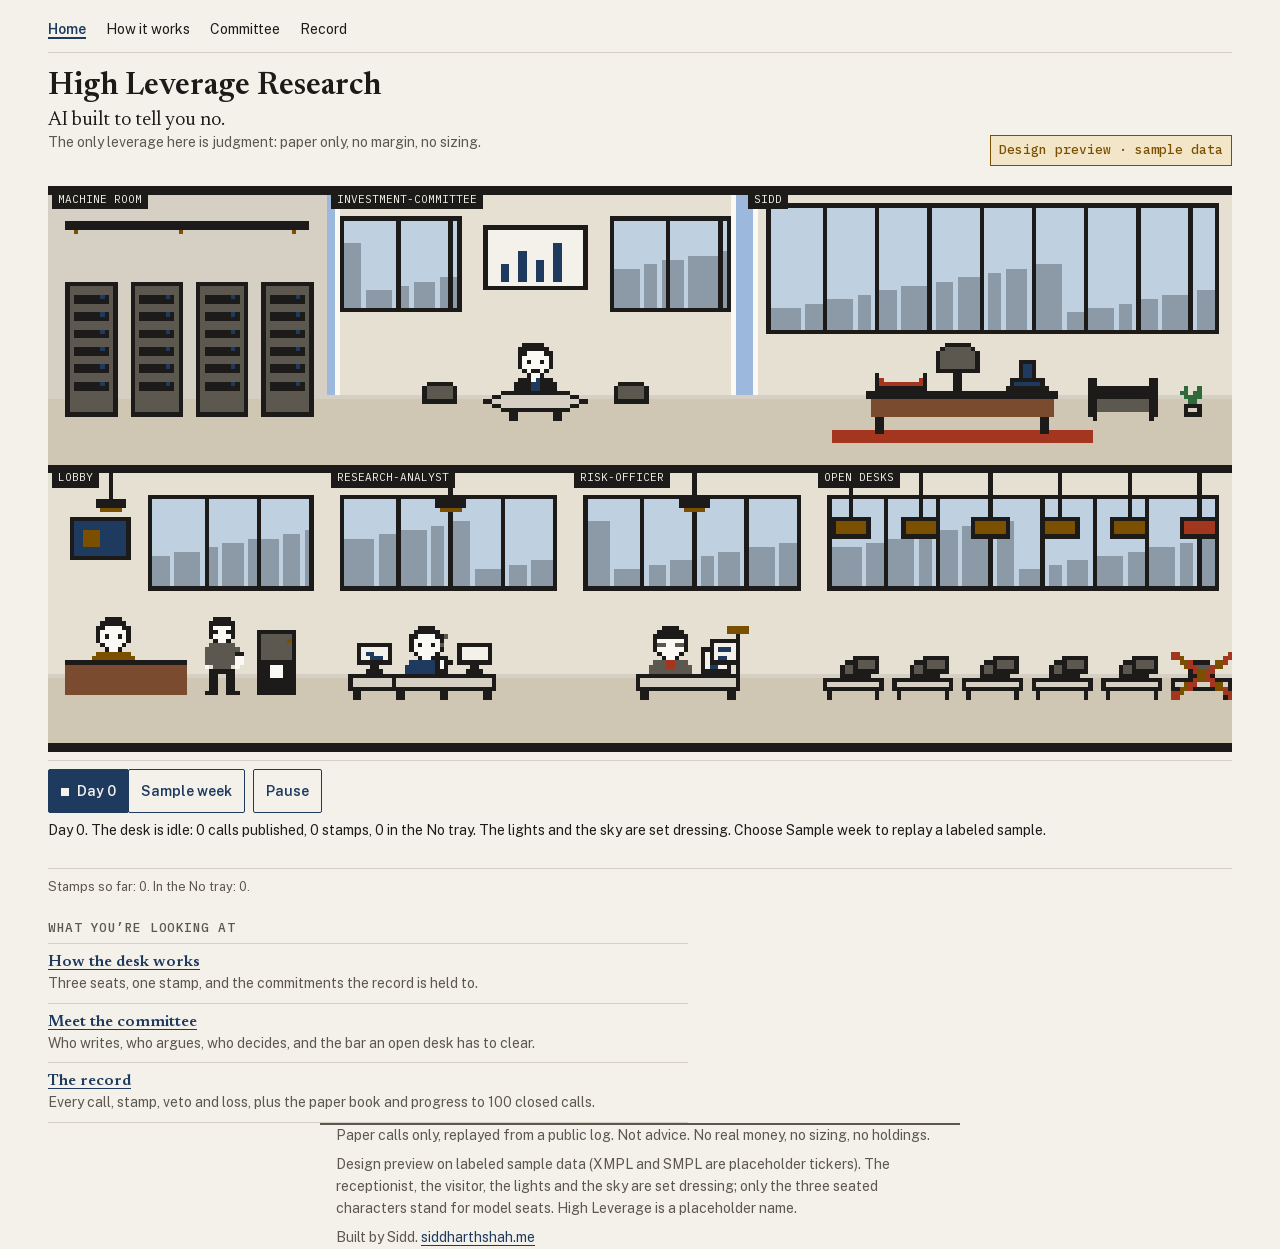
==== index.html @ baf2b94f "feat(site): publish the High Leverage Research design preview Static preview of the desk's office, e" ====
<!doctype html>
<html lang="en" data-state="day0">
<head>
<meta charset="utf-8">
<meta name="viewport" content="width=device-width,initial-scale=1">
<meta name="color-scheme" content="light dark">
<title>High Leverage Research · design preview</title>
<meta name="description" content="Design preview of an AI equity-research desk built to tell you no, drawn as a pixel office. Sample data only.">
<link rel="stylesheet" href="assets/fonts.css">
<link rel="stylesheet" href="assets/tokens.css">
<link rel="stylesheet" href="assets/site.css">
</head>
<body class="home">
<a class="skip" href="#scene">Skip to the office</a>
<div class="wide">
  <nav class="top nav" aria-label="Site">
    <ul>
      <li><a href="index.html" aria-current="page">Home</a></li>
      <li><a href="desk.html">How it works</a></li>
      <li><a href="committee.html">Committee</a></li>
      <li><a href="record.html">Record</a></li>
    </ul>
  </nav>
  <header class="hd hd-row">
    <div>
      <h1>High Leverage Research</h1>
      <p class="tagline">AI built to tell you no.</p>
      <p class="lev">The only leverage here is judgment: paper only, no margin, no sizing.</p>
    </div>
    <span class="preview">Design preview · sample data</span>
  </header>
</div>

<main id="main" class="wide">
  <h2 class="sr">The office</h2>
  <div class="scene" id="scene">
    <div class="art"></div>
    <div class="hot" role="group" aria-label="Rooms in the office. Each one opens a card that explains it."></div>
    <div class="icard" id="card" role="region" aria-label="Room details" hidden>
      <h3></h3>
      <p></p>
      <div class="icard-ft"><a href="#"></a><button type="button" class="x">Close</button></div>
    </div>
  </div>

  <div class="ctlbar">
    <div class="ctlrow">
      <div class="tog" role="group" aria-label="Show the office as">
        <button type="button" data-set="day0" aria-pressed="true">Day 0</button>
        <button type="button" data-set="sample" aria-pressed="false">Sample week</button>
      </div>
      <button type="button" class="btn" id="pp">Pause</button>
      <button type="button" class="btn" id="nx" hidden>Next step</button>
    </div>
    <p id="narr" aria-live="polite" aria-atomic="true"></p>
  </div>
  <p id="tally" class="xs muted"></p>
  <p id="rmnote" class="xs muted" hidden>Reduced motion is on, so nothing moves by itself. Use Next step, or read the week as a list.</p>
  <details class="list" id="stepsbox" hidden><summary>Read the week as a list</summary><ol class="steps" id="steps"></ol></details>

  <section class="blk more-wrap" aria-labelledby="h-m">
    <h2 id="h-m" class="kicker">What you&rsquo;re looking at</h2>
    <ul class="more">
      <li><a href="desk.html"><b>How the desk works</b><span>Three seats, one stamp, and the commitments the record is held to.</span></a></li>
      <li><a href="committee.html"><b>Meet the committee</b><span>Who writes, who argues, who decides, and the bar an open desk has to clear.</span></a></li>
      <li><a href="record.html"><b>The record</b><span>Every call, stamp, veto and loss, plus the paper book and progress to 100 closed calls.</span></a></li>
    </ul>
  </section>
</main>

<footer class="wrap">
  <p>Paper calls only, replayed from a public log. Not advice. No real money, no sizing, no holdings.</p>
  <p>Design preview on labeled sample data (XMPL and SMPL are placeholder tickers). The receptionist, the visitor, the lights and the sky are set dressing; only the three seated characters stand for model seats. High Leverage is a placeholder name.</p>
  <p>Built by Sidd. <a href="https://siddharthshah.me">siddharthshah.me</a></p>
</footer>
<script src="assets/sample.js"></script>
<script src="assets/px.js"></script>
<script src="assets/office.js"></script>
</body>
</html>
---- assets/fonts.css ----
/* Self-hosted Google Fonts (SIL Open Font License 1.1), latin subset. */
@font-face {
  font-family: 'IBM Plex Mono';
  font-style: normal;
  font-weight: 400;
  font-display: swap;
  src: url(fonts/ibm-plex-mono-400.woff2) format('woff2');
  unicode-range: U+0000-00FF, U+0131, U+0152-0153, U+02BB-02BC, U+02C6, U+02DA, U+02DC, U+0304, U+0308, U+0329, U+2000-206F, U+20AC, U+2122, U+2191, U+2193, U+2212, U+2215, U+FEFF, U+FFFD;
}
@font-face {
  font-family: 'IBM Plex Mono';
  font-style: normal;
  font-weight: 500;
  font-display: swap;
  src: url(fonts/ibm-plex-mono-500.woff2) format('woff2');
  unicode-range: U+0000-00FF, U+0131, U+0152-0153, U+02BB-02BC, U+02C6, U+02DA, U+02DC, U+0304, U+0308, U+0329, U+2000-206F, U+20AC, U+2122, U+2191, U+2193, U+2212, U+2215, U+FEFF, U+FFFD;
}
@font-face {
  font-family: 'IBM Plex Mono';
  font-style: normal;
  font-weight: 600;
  font-display: swap;
  src: url(fonts/ibm-plex-mono-600.woff2) format('woff2');
  unicode-range: U+0000-00FF, U+0131, U+0152-0153, U+02BB-02BC, U+02C6, U+02DA, U+02DC, U+0304, U+0308, U+0329, U+2000-206F, U+20AC, U+2122, U+2191, U+2193, U+2212, U+2215, U+FEFF, U+FFFD;
}
@font-face {
  font-family: 'Newsreader';
  font-style: normal;
  font-weight: 400;
  font-display: swap;
  src: url(fonts/newsreader.woff2) format('woff2');
  unicode-range: U+0000-00FF, U+0131, U+0152-0153, U+02BB-02BC, U+02C6, U+02DA, U+02DC, U+0304, U+0308, U+0329, U+2000-206F, U+20AC, U+2122, U+2191, U+2193, U+2212, U+2215, U+FEFF, U+FFFD;
}
@font-face {
  font-family: 'Newsreader';
  font-style: normal;
  font-weight: 600;
  font-display: swap;
  src: url(fonts/newsreader.woff2) format('woff2');
  unicode-range: U+0000-00FF, U+0131, U+0152-0153, U+02BB-02BC, U+02C6, U+02DA, U+02DC, U+0304, U+0308, U+0329, U+2000-206F, U+20AC, U+2122, U+2191, U+2193, U+2212, U+2215, U+FEFF, U+FFFD;
}
@font-face {
  font-family: 'Public Sans';
  font-style: normal;
  font-weight: 400;
  font-display: swap;
  src: url(fonts/public-sans.woff2) format('woff2');
  unicode-range: U+0000-00FF, U+0131, U+0152-0153, U+02BB-02BC, U+02C6, U+02DA, U+02DC, U+0304, U+0308, U+0329, U+2000-206F, U+20AC, U+2122, U+2191, U+2193, U+2212, U+2215, U+FEFF, U+FFFD;
}
@font-face {
  font-family: 'Public Sans';
  font-style: normal;
  font-weight: 600;
  font-display: swap;
  src: url(fonts/public-sans.woff2) format('woff2');
  unicode-range: U+0000-00FF, U+0131, U+0152-0153, U+02BB-02BC, U+02C6, U+02DA, U+02DC, U+0304, U+0308, U+0329, U+2000-206F, U+20AC, U+2122, U+2191, U+2193, U+2212, U+2215, U+FEFF, U+FFFD;
}
@font-face {
  font-family: 'Silkscreen';
  font-style: normal;
  font-weight: 400;
  font-display: swap;
  src: url(fonts/silkscreen-400.woff2) format('woff2');
  unicode-range: U+0000-00FF, U+0131, U+0152-0153, U+02BB-02BC, U+02C6, U+02DA, U+02DC, U+0304, U+0308, U+0329, U+2000-206F, U+20AC, U+2122, U+2191, U+2193, U+2212, U+2215, U+FEFF, U+FFFD;
}
---- assets/tokens.css ----
/* High Leverage Research: design tokens (D15). Editorial ledger + one 8-bit layer.
   Contrast ratios computed 2026-11-13 (WCAG relative luminance), text vs bg / surface. */
:root{
  /* type: Newsreader (display, editorial serif) / Public Sans (body) / IBM Plex Mono (ledger numbers, nameplates) / Silkscreen (pixel stamp + plates only) */
  --font-display:"Newsreader",Georgia,"Times New Roman",serif;
  --font-body:"Public Sans",-apple-system,BlinkMacSystemFont,"Segoe UI",sans-serif;
  --font-mono:"IBM Plex Mono",ui-monospace,Menlo,monospace;
  --font-pixel:"Silkscreen","IBM Plex Mono",monospace;
  /* scale 1.25, base 16px */
  --fs-xs:.8rem;--fs-sm:.875rem;--fs-base:1rem;--fs-lg:1.25rem;--fs-xl:1.563rem;--fs-2xl:1.953rem;
  --lh-body:1.55;--lh-tight:1.15;
  /* space: 4px base */
  --s1:4px;--s2:8px;--s3:12px;--s4:16px;--s5:24px;--s6:32px;--s7:48px;
  --radius:2px;          /* ledger paper, nearly square; pixels stay square */
  --touch:44px;
  /* light (paper) */
  --bg:#F4F1EA; --surface:#FBF9F4; --line:#D6D0C4;
  --text:#1C1B19;   /* 15.26 / 16.36 */
  --muted:#5C574F;  /* 6.35 / 6.81  also station outlines (non-text >=3:1) */
  --ink:#1F3A5F;    /* 10.18 / 10.91  approve stamp, links, focus ring */
  --win:#2F6B3A;    /* 5.67 / 6.08 */
  --loss:#A3361F;   /* 6.00 / 6.43  also the No tray */
  --warn:#7A4F00; --warn-bg:#F3E6C8; /* 5.76  "design preview" label */
  /* motion */
  --dur-fast:120ms; --dur-base:200ms; --dur-step:1600ms; /* replay step */
  --ease-out:cubic-bezier(.2,.7,.2,1); --ease-stamp:cubic-bezier(.3,1.6,.5,1);
  --idle-loop:2400ms; /* the one loop: both sprites share a 2-frame breath, steps(2) */
}
@media (prefers-color-scheme:dark){:root{
  --bg:#141413; --surface:#1D1C1A; --line:#3A3833;
  --text:#ECE8DF;   /* 15.08 / 13.93 */
  --muted:#A39E93;  /* 6.91 / 6.38 */
  --ink:#9DB8DD;    /* 9.07 / 8.38 */
  --win:#8FC79B;    /* 9.49 / 8.77 */
  --loss:#EE9A84;   /* 8.42 / 7.78 */
  --warn:#E9C46A; --warn-bg:#3A2E12; /* 7.96 */
}}
@media (prefers-reduced-motion:reduce){:root{--dur-fast:0ms;--dur-base:0ms;--idle-loop:0ms}}
/* Rules: no gradients, no glass, no shadows except a 1px ink focus ring; wins and losses share size and weight;
   the Silkscreen face appears only on the approve stamp, the No tray and desk nameplates. */
.lev{margin:0 0 var(--s3);color:var(--muted);font:400 var(--fs-sm)/var(--lh-body) var(--font-body)}
---- assets/site.css ----
/* High Leverage Research design preview. Tokens in tokens.css (contrast computed there).
   No gradients, glass or shadows. The 1px-plus ink focus ring is the only outline effect. */
*{box-sizing:border-box}
[hidden]{display:none!important}
html{-webkit-text-size-adjust:100%;color-scheme:light dark}
body{margin:0;background:var(--bg);color:var(--text);font:var(--fs-base)/var(--lh-body) var(--font-body)}
a{color:var(--ink);text-underline-offset:3px}
:focus-visible{outline:2px solid var(--ink);outline-offset:2px}
h1,h2,h3,h4,p{margin:0}
h1,h2,h3{font-family:var(--font-display);line-height:var(--lh-tight);font-weight:600}
h1{font-size:var(--fs-2xl)}
h2{font-size:var(--fs-xl)}
h3{font-size:var(--fs-base)}
code{font:var(--fs-xs) var(--font-mono)}
.sr{position:absolute;width:1px;height:1px;overflow:hidden;clip:rect(0 0 0 0);white-space:nowrap}
.skip{position:absolute;left:var(--s2);top:-200px;background:var(--surface);color:var(--ink);padding:var(--s3);border:2px solid var(--ink);z-index:3}
.skip:focus{top:var(--s2)}
.wrap{max-width:40rem;margin:0 auto;padding:0 var(--s4)}
.wide{max-width:76rem;margin:0 auto;padding:0 var(--s4)}
.muted{color:var(--muted)}
.small{font-size:var(--fs-sm)}
.xs{font-size:var(--fs-xs)}
.mono{font-family:var(--font-mono)}

/* top bar and nav */
.top{display:flex;align-items:center;justify-content:space-between;gap:var(--s3);flex-wrap:wrap;padding-top:var(--s2);border-bottom:1px solid var(--line)}
.brand{font:600 var(--fs-base)/1.2 var(--font-display)}
.brand a{color:var(--text);text-decoration:none;display:inline-flex;align-items:center;min-height:var(--touch)}
.nav ul{list-style:none;margin:0;padding:0;display:flex;gap:var(--s1)}
.nav a{display:inline-flex;align-items:center;min-height:var(--touch);padding:0 var(--s2);font-size:var(--fs-sm);color:var(--text);text-decoration:none}
.nav a:hover{text-decoration:underline}
.nav a[aria-current=page]{color:var(--ink);font-weight:600;text-decoration:underline;text-decoration-thickness:2px}
.nav li:first-child a{padding-left:0}

/* header block */
.hd{padding-top:var(--s4)}
.tagline{margin-top:var(--s1);font:400 var(--fs-lg)/var(--lh-tight) var(--font-display)}
.bar1{display:flex;flex-wrap:wrap;gap:var(--s2) var(--s3);align-items:center;margin-top:var(--s3)}
.preview{background:var(--warn-bg);color:var(--warn);border:1px solid var(--warn);font:500 var(--fs-xs)/1 var(--font-mono);padding:var(--s2)}
.tog{display:flex}
.tog button,.btn{min-height:var(--touch);min-width:var(--touch);padding:0 var(--s3);background:transparent;color:var(--ink);border:1px solid var(--ink);font:600 var(--fs-sm)/1 var(--font-body);cursor:pointer;border-radius:var(--radius)}
.tog button+button{margin-left:-1px}
.tog button[aria-pressed=true]{background:var(--ink);color:var(--bg)}
.tog button[aria-pressed=true]::before{content:"";display:inline-block;width:8px;height:8px;background:currentColor;margin-right:var(--s2)}
.btn:disabled{color:var(--muted);border-color:var(--muted);border-style:dashed;cursor:default}

/* section labels */
.kicker{font:500 var(--fs-xs)/var(--lh-tight) var(--font-mono);text-transform:uppercase;letter-spacing:.04em;color:var(--muted);margin-bottom:var(--s2)}
section.blk{margin-top:var(--s5)}

/* commitments */
.commit{margin:0;padding:0;list-style:none;counter-reset:c;font-size:var(--fs-sm);line-height:1.45}
.commit li{counter-increment:c;border-top:1px solid var(--line);padding:var(--s2) 0 var(--s2) var(--s5);position:relative}
.commit li:last-child{border-bottom:1px solid var(--line)}
.commit li::before{content:counter(c);position:absolute;left:0;top:var(--s2);font:500 var(--fs-xs)/1.6 var(--font-mono);color:var(--ink)}
.commit b{font-weight:600}

/* pixel art */
.px{display:block;shape-rendering:crispEdges;max-width:100%;height:auto}
.px .k{fill:var(--text)}.px .f{fill:var(--px-face,var(--surface))}.px .s{fill:var(--bg)}.px .p{fill:var(--line)}
.px .m{fill:var(--muted)}.px .b{fill:var(--ink)}.px .l{fill:var(--loss)}.px .w{fill:var(--win)}

.steps{margin:var(--s3) 0 0;padding-left:var(--s5);font-size:var(--fs-sm)}
.steps li{margin-bottom:var(--s2)}
.steps li[aria-current]{font-weight:600;color:var(--ink)}
details.list summary{min-height:var(--touch);display:flex;align-items:center;cursor:pointer;font-size:var(--fs-sm);color:var(--ink)}

/* progress */
.prog{margin:0;font:500 var(--fs-base)/1.3 var(--font-mono)}
.prog small{display:block;color:var(--muted);font:400 var(--fs-xs)/1.4 var(--font-body);margin-top:2px}
.meter{height:8px;margin:var(--s2) 0 0;border:1px solid var(--muted);background:var(--surface)}
.meter i{display:block;height:100%;background:var(--ink)}
.counts{display:flex;flex-wrap:wrap;gap:var(--s1) var(--s4);margin-top:var(--s2);font:400 var(--fs-sm)/1.4 var(--font-mono)}
.bookline{margin-top:var(--s2);font-size:var(--fs-sm)}


/* links block */
.more{list-style:none;margin:0;padding:0;border-top:1px solid var(--line)}
.more li{border-bottom:1px solid var(--line)}
.more a{display:flex;flex-direction:column;justify-content:center;min-height:56px;padding:var(--s2) 0;text-decoration:none}
.more a b{font:600 var(--fs-base)/1.3 var(--font-display);text-decoration:underline;text-underline-offset:3px}
.more a span{font-size:var(--fs-sm);color:var(--muted)}

/* prose pages */
.prose{margin-top:var(--s5)}
.prose h2{margin:var(--s6) 0 var(--s2)}
.prose p,.prose ul{margin:0 0 var(--s3);max-width:38rem}
.prose ul{padding-left:var(--s5)}
.prose li{margin-bottom:var(--s2)}
.lede{font:400 var(--fs-lg)/1.4 var(--font-display)}

/* seats (committee page) */
.seats{list-style:none;margin:0;padding:0}
.seat{display:grid;grid-template-columns:96px 1fr;gap:var(--s4);padding:var(--s4) 0;border-top:1px solid var(--line)}
.seat:last-child{border-bottom:1px solid var(--line)}
.seat dl{display:grid;grid-template-columns:auto 1fr;gap:var(--s1) var(--s3);margin:var(--s2) 0 0;font-size:var(--fs-sm)}
.seat dt{color:var(--muted)}
.seat dd{margin:0}

/* tables */
.tw{overflow-x:auto;margin-top:var(--s3)}
.tw:focus-visible{outline-offset:-2px}
table{width:100%;border-collapse:collapse;font-size:var(--fs-sm)}
caption{text-align:left;font:600 var(--fs-sm) var(--font-body);padding-bottom:var(--s2)}
th,td{text-align:left;padding:var(--s2) var(--s2) var(--s2) 0;border-bottom:1px solid var(--line);vertical-align:top}
thead th{border-bottom:2px solid var(--muted);font:600 var(--fs-xs)/1.3 var(--font-body)}
td.n,th.n{font-family:var(--font-mono);text-align:right}
td.mono,th.mono{font-family:var(--font-mono);font-size:var(--fs-xs)}
.id{min-height:var(--touch);min-width:var(--touch);padding:0 var(--s2);background:transparent;border:1px solid var(--ink);color:var(--ink);font:600 var(--fs-xs)/1 var(--font-mono);cursor:pointer;border-radius:var(--radius)}
.id[aria-expanded=true]{background:var(--ink);color:var(--bg)}
.sealed td{background:var(--surface);padding:var(--s3)}
.sealed dl{display:grid;grid-template-columns:auto 1fr;gap:2px var(--s3);margin:var(--s2) 0;font-size:var(--fs-sm)}
.sealed dt{color:var(--muted)}.sealed dd{margin:0;font:var(--fs-xs)/1.5 var(--font-mono);overflow-wrap:anywhere}
.res{font-weight:600}
.empty{color:var(--muted);font-size:var(--fs-sm)}

/* tick strip */
.ticks{display:grid;grid-template-columns:repeat(56,1fr);gap:1px;height:28px;align-items:end;margin-top:var(--s3)}
.ticks i{display:block;height:4px;border:1px solid var(--muted)}
.ticks i.a{height:12px;background:var(--muted)}
.ticks i.p{height:28px;background:var(--ink);border-color:var(--ink)}
.tl{display:flex;justify-content:space-between;font:var(--fs-xs) var(--font-mono);color:var(--muted);margin-top:var(--s1)}
.key{margin-top:var(--s2);font-size:var(--fs-xs);color:var(--muted);display:flex;flex-wrap:wrap;gap:var(--s1) var(--s3);align-items:center}
.key i{display:inline-block;width:10px;border:1px solid var(--muted);vertical-align:middle;margin-right:var(--s1)}
.key .k2{height:14px;background:var(--ink);border-color:var(--ink)}.key .k1{height:8px;background:var(--muted)}.key .k0{height:3px}

/* timeline (single rail, newest first) */
.weeks{list-style:none;margin:0;padding:0}
.wk{margin-top:var(--s5)}
.wk h3{font:600 var(--fs-sm)/1.3 var(--font-body);padding-bottom:var(--s2);border-bottom:2px solid var(--muted)}
.rail{list-style:none;margin:0;padding:0}
.rail li{display:grid;grid-template-columns:7.5rem 1fr;gap:var(--s3);padding:var(--s2) 0;border-bottom:1px solid var(--line);font-size:var(--fs-sm)}
.rail time{font:var(--fs-xs)/1.5 var(--font-mono);color:var(--muted)}
.rail code{display:inline-block;margin-right:var(--s2);color:var(--ink)}
.rail .who{font:var(--fs-xs)/1.4 var(--font-mono);color:var(--muted);margin-top:2px}
.rail .big{font-weight:600}
.rail .tag{display:inline-block;font:500 var(--fs-xs)/1.3 var(--font-mono);text-transform:uppercase;border:1px solid currentColor;padding:0 var(--s1);margin-right:var(--s2)}
.rail .t-call{color:var(--ink)}.rail .t-stamp{color:var(--ink)}.rail .t-drop{color:var(--loss)}.rail .t-win{color:var(--win)}.rail .t-loss{color:var(--loss)}
pre.jsonl{overflow-x:auto;font:var(--fs-xs)/1.5 var(--font-mono);background:var(--surface);border:1px solid var(--line);padding:var(--s3);margin:var(--s2) 0 0}

/* state switching */
:root[data-state=day0] .sw,:root[data-state=sample] .d0{display:none!important}

footer{margin-top:var(--s7);padding:var(--s4) 0 var(--s6);border-top:2px solid var(--muted);font-size:var(--fs-sm);color:var(--muted)}
footer p+p{margin-top:var(--s2)}

@media (prefers-reduced-motion:reduce){*{animation:none!important;transition:none!important}}
/* the path of one call (how-it-works page) */
.chain{list-style:none;margin:var(--s4) 0;padding:0;border-left:2px solid var(--ink)}
.chain li{display:grid;grid-template-columns:64px 1fr;gap:var(--s3);align-items:center;padding:var(--s2) 0 var(--s2) var(--s3);position:relative}
.chain li::before{content:"";position:absolute;left:-5px;top:50%;width:8px;height:8px;margin-top:-4px;background:var(--ink)}
.chain .px{width:56px;height:auto}
.chain b{display:block;font-weight:600;font-size:var(--fs-sm)}
.chain span span,.chain div span{display:block;font-size:var(--fs-sm);color:var(--muted);line-height:1.4}
td .sub{display:block;font-size:var(--fs-xs);color:var(--muted)}
td b{font-weight:600}
.id,th.mono{white-space:nowrap}
/* dark: lift sprite faces off the ground so characters read as people, not silhouettes */
@media (prefers-color-scheme:dark){:root{--px-face:#4A4740}}
[data-gap="2"]{margin-top:var(--s2)}[data-gap="3"]{margin-top:var(--s3)}[data-gap="5"]{margin-top:var(--s5)}
.seat-solo{border-bottom:1px solid var(--line)}
.meter i.w0{width:0}.meter i.w3{width:3%}#meter{width:0}
.btn:hover:not(:disabled),.tog button:hover,.id:hover{background:var(--surface);text-decoration:underline}
.tog button[aria-pressed=true]:hover,.id[aria-expanded=true]:hover{background:var(--ink)}
details.list summary:hover{text-decoration:underline}

/* ---------- the office scene (homepage) ---------- */
:root{--wall:#E6E0D3;--wall2:#D6D0C4;--flr:#CFC6B3;--sky:#BFD0E0;--sky-night:#1F3A5F;--city:#8C9AA8;--wood:#7A4B2E;--glass:#9DB8DD}
@media (prefers-color-scheme:dark){:root{--wall:#23211E;--wall2:#1A1917;--flr:#2E2B27;--sky:#3A4A5E;--sky-night:#0F1724;--city:#56626F;--wood:#8A5A3B;--glass:#5F7FA8}}
.px .wall{fill:var(--wall)}.px .wall2{fill:var(--wall2)}.px .flr{fill:var(--flr)}.px .sky{fill:var(--sky)}.px .skyn{fill:var(--sky-night)}
.px .city{fill:var(--city)}.px .lit,.px .y{fill:var(--warn)}.px .o{fill:var(--wood)}.px .g{fill:var(--glass)}.px .gl{fill:var(--surface)}.px .scr{fill:var(--bg)}
.px .hl{fill:none;stroke:var(--ink);stroke-width:1;opacity:0}
.px .flash .hl{opacity:1}.px .flash .blink{fill:var(--warn)}
.px .gone{display:none}
.hd-row{display:flex;flex-wrap:wrap;justify-content:space-between;align-items:flex-end;gap:var(--s2) var(--s4);padding-bottom:var(--s3)}
.scene{position:relative;margin-top:var(--s2)}
.scene .art .px{width:100%;height:auto}
.hot{position:absolute;inset:0}
.room{position:absolute;display:flex;flex-direction:column;align-items:flex-start;gap:2px;padding:4px;margin:0;background:transparent;border:0;border-radius:0;cursor:pointer;color:inherit;font:inherit;text-align:left}
.room:focus-visible{outline:3px solid var(--ink);outline-offset:-3px}
.room.on{outline:3px solid var(--ink);outline-offset:-3px}
.room:hover .plate{text-decoration:underline}
.plate{display:inline-block;padding:2px 6px;background:var(--text);color:var(--bg);font:400 11px/1.4 var(--font-pixel);text-transform:uppercase;max-width:100%;overflow-wrap:anywhere}
.nowtag{display:inline-block;padding:0 6px;background:var(--ink);color:var(--bg);font:500 11px/1.6 var(--font-mono);text-transform:uppercase}
.icard{position:absolute;z-index:4;width:min(22rem,100%);background:var(--surface);color:var(--text);border:2px solid var(--text);padding:var(--s3)}
.icard h3{font-size:var(--fs-base)}
.icard p{margin-top:var(--s1);font-size:var(--fs-sm);line-height:1.45}
.icard-ft{display:flex;justify-content:space-between;align-items:center;gap:var(--s2);margin-top:var(--s2)}
.icard-ft a{display:inline-flex;align-items:center;min-height:var(--touch);font-size:var(--fs-sm);font-weight:600}
.icard .x{min-height:var(--touch);min-width:var(--touch);padding:0 var(--s3);background:transparent;color:var(--ink);border:1px solid var(--ink);font:600 var(--fs-sm)/1 var(--font-body);cursor:pointer}
.ctlbar{background:var(--bg);border-top:1px solid var(--line);border-bottom:1px solid var(--line);padding:var(--s2) 0;margin-top:var(--s2)}
.ctlrow{display:flex;flex-wrap:wrap;gap:var(--s2);align-items:center}
#narr{margin-top:var(--s2);font-size:var(--fs-sm);line-height:1.4;min-height:2.8em}
#narr .when{display:block;font:500 var(--fs-xs)/1.5 var(--font-mono);color:var(--muted)}
#tally{margin-top:var(--s2)}
.more-wrap{max-width:40rem}
.steps{margin:var(--s3) 0 0;padding-left:var(--s5);font-size:var(--fs-sm)}
.steps li{margin-bottom:var(--s2)}
.steps li[aria-current]{font-weight:600;color:var(--ink)}
details.list summary{min-height:var(--touch);display:flex;align-items:center;cursor:pointer;font-size:var(--fs-sm);color:var(--ink)}
/* phone: the controls ride along the bottom while the building scrolls, so Pause is always in reach */
@media (max-width:37.49rem){
  .home h1{font-size:var(--fs-xl)}
  .home .tagline{font-size:var(--fs-base)}
  .ctlbar{position:sticky;bottom:0;z-index:5;padding-bottom:calc(var(--s2) + env(safe-area-inset-bottom,0px))}
  #narr{min-height:4.2em}
  .icard{width:100%}
}
/* motion: set dressing loops, staggered on one shared idle budget; replay cards move in pixel steps */
@keyframes idle{to{transform:translateY(1px)}}
@keyframes blink{50%{fill:var(--line)}}
@keyframes flick{50%{fill:var(--ink)}}
@keyframes steam{50%{transform:translateY(-2px)}}
@keyframes sip{0%,80%{transform:none}85%,95%{transform:translate(0,-5px)}}
@keyframes night{0%,49.9%{opacity:0}50%,100%{opacity:1}}
@keyframes press{50%{transform:translateY(3px)}}
@keyframes fall{0%{transform:translate(var(--fx),calc(var(--fy) - 14px))}100%{transform:translate(var(--fx),var(--fy))}}
.px .night{opacity:0}
@media (prefers-reduced-motion:no-preference){
  .px .idle{animation:idle var(--idle-loop) steps(2) infinite}
  .px .blink{animation:blink 1.8s steps(1) infinite}
  .px .flick rect{animation:flick 3.1s steps(1) infinite}
  .px .steam{animation:steam 1.4s steps(2) infinite}
  .px .sip{animation:sip 7s steps(1) infinite}
  .px .night{animation:night 60s linear infinite}
  .px .card{transition:transform var(--dur-step) steps(6)}
  .px .press.hit{animation:press 600ms steps(2) 1}
  :root.still .px .amb,:root.still .px .amb rect{animation-play-state:paused}
}
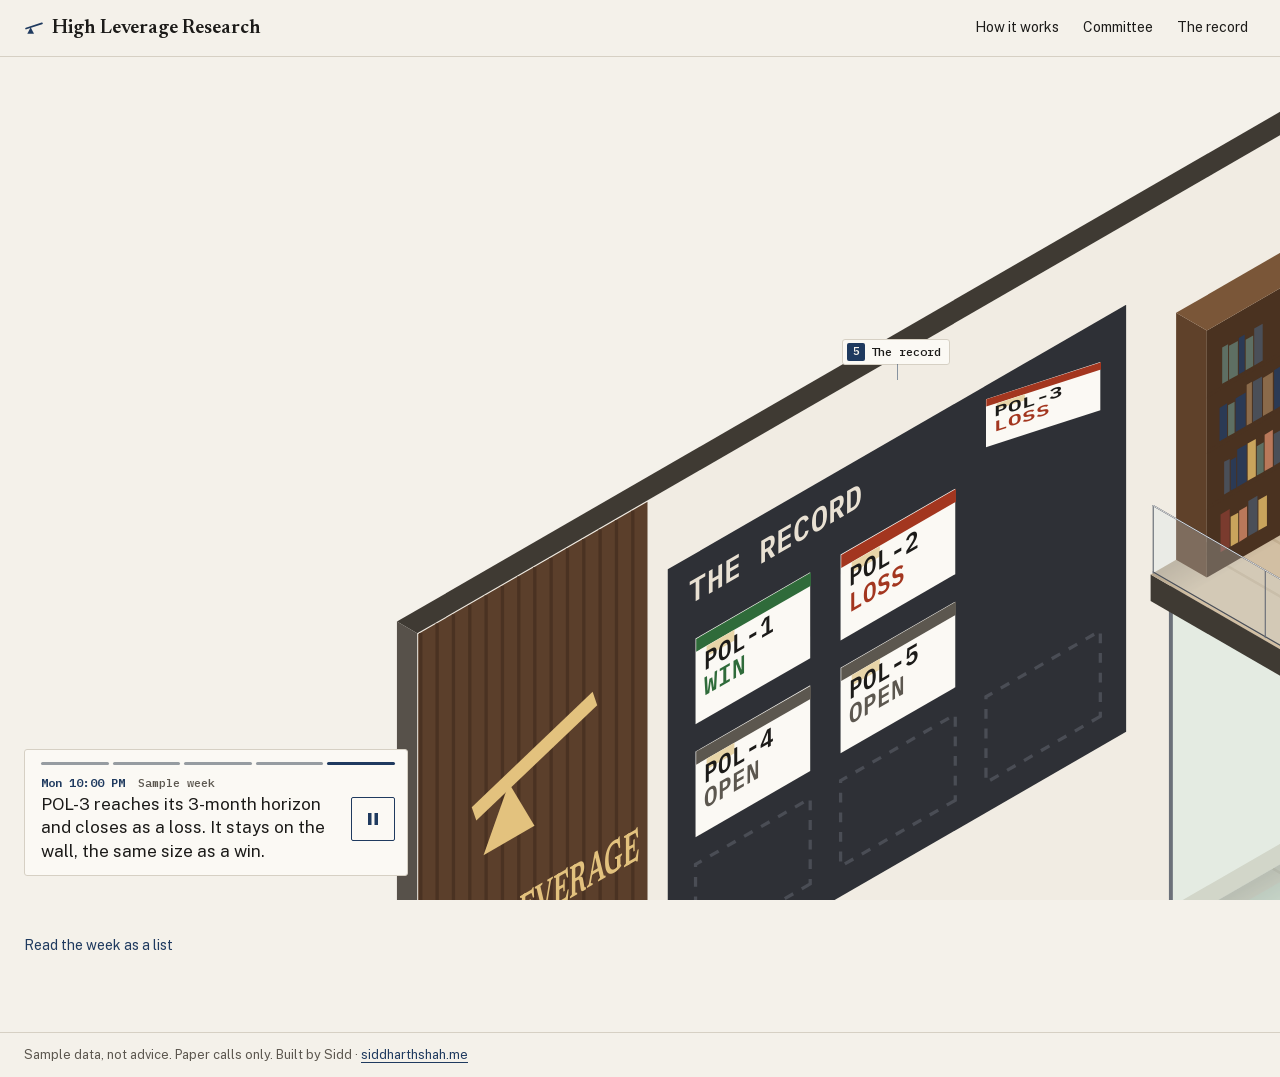
==== commit 63b1ea85: "feat(site): ship office v2, the two-floor AI investment committee Replaces the pixel office with the" ====
--- a/index.html
+++ b/index.html
@@ -1,80 +1,68 @@
 <!doctype html>
-<html lang="en" data-state="day0">
+<html lang="en">
 <head>
 <meta charset="utf-8">
 <meta name="viewport" content="width=device-width,initial-scale=1">
 <meta name="color-scheme" content="light dark">
-<title>High Leverage Research · design preview</title>
-<meta name="description" content="Design preview of an AI equity-research desk built to tell you no, drawn as a pixel office. Sample data only.">
+<title>High Leverage Research</title>
+<meta name="description" content="Inside an AI investment committee: three models draft and challenge each call, and nothing publishes until Sidd signs it. Paper money only, sample data, not advice.">
+<meta property="og:type" content="website">
+<meta property="og:title" content="High Leverage Research: inside an AI investment committee">
+<meta property="og:description" content="Three models draft and challenge each call. Nothing publishes until Sidd signs it. Paper money only, sample week, not advice.">
+<meta property="og:url" content="https://bigsidd.github.io/site-high-leverage/">
+<meta property="og:image" content="https://bigsidd.github.io/site-high-leverage/assets/og.png">
+<meta property="og:image:width" content="1200">
+<meta property="og:image:height" content="630">
+<meta property="og:image:alt" content="An isometric two-floor office. Sidd, the portfolio manager, stamps a call approved at his desk.">
+<meta name="twitter:card" content="summary_large_image">
+<link rel="icon" href="assets/favicon.svg" type="image/svg+xml">
 <link rel="stylesheet" href="assets/fonts.css">
 <link rel="stylesheet" href="assets/tokens.css">
 <link rel="stylesheet" href="assets/site.css">
+<link rel="stylesheet" href="assets/home.css">
 </head>
-<body class="home">
-<a class="skip" href="#scene">Skip to the office</a>
-<div class="wide">
-  <nav class="top nav" aria-label="Site">
+<body class="home2">
+<a class="skip" href="#office">Skip to the office</a>
+<header class="bar">
+  <h1 class="mark"><a href="index.html" aria-current="page"><svg class="lever" viewBox="0 0 24 24" width="20" height="20" aria-hidden="true"><path d="M2.5 12.6 21.5 6.4" stroke="currentColor" stroke-width="2.2" stroke-linecap="round" fill="none"/><path d="M8 11 4 19h8z" fill="currentColor"/></svg><span>High Leverage Research</span></a></h1>
+  <button type="button" class="menu" aria-expanded="false" aria-controls="sitenav">Menu</button>
+  <nav aria-label="Site" id="sitenav">
     <ul>
-      <li><a href="index.html" aria-current="page">Home</a></li>
       <li><a href="desk.html">How it works</a></li>
       <li><a href="committee.html">Committee</a></li>
-      <li><a href="record.html">Record</a></li>
+      <li><a href="record.html">The record</a></li>
     </ul>
   </nav>
-  <header class="hd hd-row">
-    <div>
-      <h1>High Leverage Research</h1>
-      <p class="tagline">AI built to tell you no.</p>
-      <p class="lev">The only leverage here is judgment: paper only, no margin, no sizing.</p>
+</header>
+
+<main id="main">
+  <section class="stage" id="office" aria-label="The office">
+    <div class="lede">
+      <p class="line">Inside an AI investment committee.</p>
+      <p class="sub">Three models draft and challenge each call. Nothing publishes until I sign it. Paper money only.</p>
+      <p class="pre">Design preview &middot; sample week &middot; the desk isn&rsquo;t running yet</p>
     </div>
-    <span class="preview">Design preview · sample data</span>
-  </header>
-</div>
-
-<main id="main" class="wide">
-  <h2 class="sr">The office</h2>
-  <div class="scene" id="scene">
-    <div class="art"></div>
-    <div class="hot" role="group" aria-label="Rooms in the office. Each one opens a card that explains it."></div>
-    <div class="icard" id="card" role="region" aria-label="Room details" hidden>
-      <h3></h3>
-      <p></p>
-      <div class="icard-ft"><a href="#"></a><button type="button" class="x">Close</button></div>
+    <div class="art" id="art"></div>
+    <ol class="tags" id="tags" aria-label="Stations, in the order a call moves"></ol>
+    <p class="legend">Blue: voting models &middot; Grey: the bench &middot; Sidd: the one person</p>
+    <div class="now" role="status">
+      <ol class="ticks" aria-hidden="true"><li></li><li></li><li></li><li></li><li></li></ol>
+      <p class="when">Nov 2&ndash;8 <span>Sample week</span></p>
+      <p class="what">A sample week on the desk.</p>
+      <button type="button" class="btn now-btn icon" id="pp" aria-pressed="false" aria-label="Pause"></button>
+      <button type="button" class="btn now-btn" id="nx" hidden>Next step</button>
     </div>
-  </div>
-
-  <div class="ctlbar">
-    <div class="ctlrow">
-      <div class="tog" role="group" aria-label="Show the office as">
-        <button type="button" data-set="day0" aria-pressed="true">Day 0</button>
-        <button type="button" data-set="sample" aria-pressed="false">Sample week</button>
-      </div>
-      <button type="button" class="btn" id="pp">Pause</button>
-      <button type="button" class="btn" id="nx" hidden>Next step</button>
-    </div>
-    <p id="narr" aria-live="polite" aria-atomic="true"></p>
-  </div>
-  <p id="tally" class="xs muted"></p>
-  <p id="rmnote" class="xs muted" hidden>Reduced motion is on, so nothing moves by itself. Use Next step, or read the week as a list.</p>
-  <details class="list" id="stepsbox" hidden><summary>Read the week as a list</summary><ol class="steps" id="steps"></ol></details>
-
-  <section class="blk more-wrap" aria-labelledby="h-m">
-    <h2 id="h-m" class="kicker">What you&rsquo;re looking at</h2>
-    <ul class="more">
-      <li><a href="desk.html"><b>How the desk works</b><span>Three seats, one stamp, and the commitments the record is held to.</span></a></li>
-      <li><a href="committee.html"><b>Meet the committee</b><span>Who writes, who argues, who decides, and the bar an open desk has to clear.</span></a></li>
-      <li><a href="record.html"><b>The record</b><span>Every call, stamp, veto and loss, plus the paper book and progress to 100 closed calls.</span></a></li>
-    </ul>
   </section>
 </main>
+<details class="list wk" id="stepsbox"><summary>Read the week as a list</summary><ol class="steps" id="steps"></ol></details>
 
-<footer class="wrap">
-  <p>Paper calls only, replayed from a public log. Not advice. No real money, no sizing, no holdings.</p>
-  <p>Design preview on labeled sample data (XMPL and SMPL are placeholder tickers). The receptionist, the visitor, the lights and the sky are set dressing; only the three seated characters stand for model seats. High Leverage is a placeholder name.</p>
-  <p>Built by Sidd. <a href="https://siddharthshah.me">siddharthshah.me</a></p>
+<footer class="foot">
+  <p>Sample data, not advice. Paper calls only. Built by Sidd &middot; <a href="https://siddharthshah.me">siddharthshah.me</a></p>
 </footer>
+<script src="assets/vendor/gsap-3.13.0.min.js"></script>
 <script src="assets/sample.js"></script>
-<script src="assets/px.js"></script>
-<script src="assets/office.js"></script>
+<script src="assets/floor.js"></script>
+<script src="assets/home.js"></script>
+<script src="assets/nav.js"></script>
 </body>
 </html>
--- a/assets/fonts.css
+++ b/assets/fonts.css
@@ -55,11 +55,3 @@
   src: url(fonts/public-sans.woff2) format('woff2');
   unicode-range: U+0000-00FF, U+0131, U+0152-0153, U+02BB-02BC, U+02C6, U+02DA, U+02DC, U+0304, U+0308, U+0329, U+2000-206F, U+20AC, U+2122, U+2191, U+2193, U+2212, U+2215, U+FEFF, U+FFFD;
 }
-@font-face {
-  font-family: 'Silkscreen';
-  font-style: normal;
-  font-weight: 400;
-  font-display: swap;
-  src: url(fonts/silkscreen-400.woff2) format('woff2');
-  unicode-range: U+0000-00FF, U+0131, U+0152-0153, U+02BB-02BC, U+02C6, U+02DA, U+02DC, U+0304, U+0308, U+0329, U+2000-206F, U+20AC, U+2122, U+2191, U+2193, U+2212, U+2215, U+FEFF, U+FFFD;
-}
--- a/assets/tokens.css
+++ b/assets/tokens.css
@@ -1,11 +1,10 @@
 /* High Leverage Research: design tokens (D15). Editorial ledger + one 8-bit layer.
    Contrast ratios computed 2026-11-13 (WCAG relative luminance), text vs bg / surface. */
 :root{
-  /* type: Newsreader (display, editorial serif) / Public Sans (body) / IBM Plex Mono (ledger numbers, nameplates) / Silkscreen (pixel stamp + plates only) */
+  /* type: Newsreader (display, editorial serif) / Public Sans (body) / IBM Plex Mono (ledger numbers, nameplates) */
   --font-display:"Newsreader",Georgia,"Times New Roman",serif;
   --font-body:"Public Sans",-apple-system,BlinkMacSystemFont,"Segoe UI",sans-serif;
   --font-mono:"IBM Plex Mono",ui-monospace,Menlo,monospace;
-  --font-pixel:"Silkscreen","IBM Plex Mono",monospace;
   /* scale 1.25, base 16px */
   --fs-xs:.8rem;--fs-sm:.875rem;--fs-base:1rem;--fs-lg:1.25rem;--fs-xl:1.563rem;--fs-2xl:1.953rem;
   --lh-body:1.55;--lh-tight:1.15;
@@ -37,5 +36,5 @@
 }}
 @media (prefers-reduced-motion:reduce){:root{--dur-fast:0ms;--dur-base:0ms;--idle-loop:0ms}}
 /* Rules: no gradients, no glass, no shadows except a 1px ink focus ring; wins and losses share size and weight;
-   the Silkscreen face appears only on the approve stamp, the No tray and desk nameplates. */
+   no pixel-art type. */
 .lev{margin:0 0 var(--s3);color:var(--muted);font:400 var(--fs-sm)/var(--lh-body) var(--font-body)}
--- a/assets/site.css
+++ b/assets/site.css
@@ -22,15 +22,28 @@
 .xs{font-size:var(--fs-xs)}
 .mono{font-family:var(--font-mono)}
 
-/* top bar and nav */
-.top{display:flex;align-items:center;justify-content:space-between;gap:var(--s3);flex-wrap:wrap;padding-top:var(--s2);border-bottom:1px solid var(--line)}
-.brand{font:600 var(--fs-base)/1.2 var(--font-display)}
-.brand a{color:var(--text);text-decoration:none;display:inline-flex;align-items:center;min-height:var(--touch)}
-.nav ul{list-style:none;margin:0;padding:0;display:flex;gap:var(--s1)}
-.nav a{display:inline-flex;align-items:center;min-height:var(--touch);padding:0 var(--s2);font-size:var(--fs-sm);color:var(--text);text-decoration:none}
-.nav a:hover{text-decoration:underline}
-.nav a[aria-current=page]{color:var(--ink);font-weight:600;text-decoration:underline;text-decoration-thickness:2px}
-.nav li:first-child a{padding-left:0}
+/* site header, shared by every page (same bar as the homepage) */
+.bar{display:flex;align-items:center;justify-content:space-between;gap:var(--s3);flex-wrap:wrap;padding:0 var(--s5);border-bottom:1px solid var(--line)}
+.mark{font:600 var(--fs-lg)/1 var(--font-display)}
+.mark a{display:inline-flex;align-items:center;gap:var(--s2);min-height:56px;color:var(--text);text-decoration:none}
+.lever{flex:none;display:block;color:var(--ink)}
+.bar ul{list-style:none;margin:0;padding:0;display:flex;gap:var(--s2)}
+.bar nav a{display:inline-flex;align-items:center;min-height:var(--touch);padding:0 var(--s2);font-size:var(--fs-sm);color:var(--text);text-decoration:none}
+.bar nav a:hover{text-decoration:underline}
+.menu{display:none}
+.bar nav a[aria-current=page]{color:var(--ink);font-weight:600;text-decoration:underline;text-decoration-thickness:2px}
+.foot{padding:var(--s3) var(--s5);border-top:1px solid var(--line);font-size:var(--fs-xs);color:var(--muted)}
+@media (max-width:640px){
+  .bar{padding:0 var(--s4);row-gap:0}
+  .mark{font-size:1.1rem}
+  .mark a{min-height:48px}
+  .bar{flex-wrap:wrap}
+  .menu{display:inline-flex;align-items:center;min-height:var(--touch);padding:0 var(--s3);background:transparent;color:var(--ink);border:1px solid var(--line);border-radius:var(--radius);font:600 var(--fs-sm)/1 var(--font-body)}
+  .bar nav{display:none;width:100%;padding-bottom:var(--s2)}
+  .bar.open nav{display:block}
+  .bar ul{gap:0;margin-left:calc(-1 * var(--s2))}
+  .foot{padding:var(--s3) var(--s4)}
+}
 
 /* header block */
 .hd{padding-top:var(--s4)}
@@ -55,11 +68,6 @@
 .commit li::before{content:counter(c);position:absolute;left:0;top:var(--s2);font:500 var(--fs-xs)/1.6 var(--font-mono);color:var(--ink)}
 .commit b{font-weight:600}
 
-/* pixel art */
-.px{display:block;shape-rendering:crispEdges;max-width:100%;height:auto}
-.px .k{fill:var(--text)}.px .f{fill:var(--px-face,var(--surface))}.px .s{fill:var(--bg)}.px .p{fill:var(--line)}
-.px .m{fill:var(--muted)}.px .b{fill:var(--ink)}.px .l{fill:var(--loss)}.px .w{fill:var(--win)}
-
 .steps{margin:var(--s3) 0 0;padding-left:var(--s5);font-size:var(--fs-sm)}
 .steps li{margin-bottom:var(--s2)}
 .steps li[aria-current]{font-weight:600;color:var(--ink)}
@@ -91,11 +99,15 @@
 
 /* seats (committee page) */
 .seats{list-style:none;margin:0;padding:0}
-.seat{display:grid;grid-template-columns:96px 1fr;gap:var(--s4);padding:var(--s4) 0;border-top:1px solid var(--line)}
+.seat{display:grid;grid-template-columns:32px 1fr;gap:var(--s4);padding:var(--s4) 0;border-top:1px solid var(--line)}
 .seat:last-child{border-bottom:1px solid var(--line)}
 .seat dl{display:grid;grid-template-columns:auto 1fr;gap:var(--s1) var(--s3);margin:var(--s2) 0 0;font-size:var(--fs-sm)}
 .seat dt{color:var(--muted)}
 .seat dd{margin:0}
+
+/* station numbers, matching the tags on the homepage floor */
+.stn{display:inline-grid;place-items:center;width:24px;height:24px;border-radius:2px;background:var(--ink);color:var(--bg);font:600 12px/1 var(--font-mono)}
+.stn.none{background:transparent;color:var(--muted);border:1px solid var(--line);width:auto;padding:0 6px;font-weight:500}
 
 /* tables */
 .tw{overflow-x:auto;margin-top:var(--s3)}
@@ -147,16 +159,13 @@
 @media (prefers-reduced-motion:reduce){*{animation:none!important;transition:none!important}}
 /* the path of one call (how-it-works page) */
 .chain{list-style:none;margin:var(--s4) 0;padding:0;border-left:2px solid var(--ink)}
-.chain li{display:grid;grid-template-columns:64px 1fr;gap:var(--s3);align-items:center;padding:var(--s2) 0 var(--s2) var(--s3);position:relative}
+.chain li{display:grid;grid-template-columns:56px 1fr;gap:var(--s3);align-items:center;padding:var(--s2) 0 var(--s2) var(--s3);position:relative}
 .chain li::before{content:"";position:absolute;left:-5px;top:50%;width:8px;height:8px;margin-top:-4px;background:var(--ink)}
-.chain .px{width:56px;height:auto}
 .chain b{display:block;font-weight:600;font-size:var(--fs-sm)}
 .chain span span,.chain div span{display:block;font-size:var(--fs-sm);color:var(--muted);line-height:1.4}
 td .sub{display:block;font-size:var(--fs-xs);color:var(--muted)}
 td b{font-weight:600}
 .id,th.mono{white-space:nowrap}
-/* dark: lift sprite faces off the ground so characters read as people, not silhouettes */
-@media (prefers-color-scheme:dark){:root{--px-face:#4A4740}}
 [data-gap="2"]{margin-top:var(--s2)}[data-gap="3"]{margin-top:var(--s3)}[data-gap="5"]{margin-top:var(--s5)}
 .seat-solo{border-bottom:1px solid var(--line)}
 .meter i.w0{width:0}.meter i.w3{width:3%}#meter{width:0}
@@ -164,66 +173,43 @@
 .tog button[aria-pressed=true]:hover,.id[aria-expanded=true]:hover{background:var(--ink)}
 details.list summary:hover{text-decoration:underline}
 
-/* ---------- the office scene (homepage) ---------- */
-:root{--wall:#E6E0D3;--wall2:#D6D0C4;--flr:#CFC6B3;--sky:#BFD0E0;--sky-night:#1F3A5F;--city:#8C9AA8;--wood:#7A4B2E;--glass:#9DB8DD}
-@media (prefers-color-scheme:dark){:root{--wall:#23211E;--wall2:#1A1917;--flr:#2E2B27;--sky:#3A4A5E;--sky-night:#0F1724;--city:#56626F;--wood:#8A5A3B;--glass:#5F7FA8}}
-.px .wall{fill:var(--wall)}.px .wall2{fill:var(--wall2)}.px .flr{fill:var(--flr)}.px .sky{fill:var(--sky)}.px .skyn{fill:var(--sky-night)}
-.px .city{fill:var(--city)}.px .lit,.px .y{fill:var(--warn)}.px .o{fill:var(--wood)}.px .g{fill:var(--glass)}.px .gl{fill:var(--surface)}.px .scr{fill:var(--bg)}
-.px .hl{fill:none;stroke:var(--ink);stroke-width:1;opacity:0}
-.px .flash .hl{opacity:1}.px .flash .blink{fill:var(--warn)}
-.px .gone{display:none}
-.hd-row{display:flex;flex-wrap:wrap;justify-content:space-between;align-items:flex-end;gap:var(--s2) var(--s4);padding-bottom:var(--s3)}
-.scene{position:relative;margin-top:var(--s2)}
-.scene .art .px{width:100%;height:auto}
-.hot{position:absolute;inset:0}
-.room{position:absolute;display:flex;flex-direction:column;align-items:flex-start;gap:2px;padding:4px;margin:0;background:transparent;border:0;border-radius:0;cursor:pointer;color:inherit;font:inherit;text-align:left}
-.room:focus-visible{outline:3px solid var(--ink);outline-offset:-3px}
-.room.on{outline:3px solid var(--ink);outline-offset:-3px}
-.room:hover .plate{text-decoration:underline}
-.plate{display:inline-block;padding:2px 6px;background:var(--text);color:var(--bg);font:400 11px/1.4 var(--font-pixel);text-transform:uppercase;max-width:100%;overflow-wrap:anywhere}
-.nowtag{display:inline-block;padding:0 6px;background:var(--ink);color:var(--bg);font:500 11px/1.6 var(--font-mono);text-transform:uppercase}
-.icard{position:absolute;z-index:4;width:min(22rem,100%);background:var(--surface);color:var(--text);border:2px solid var(--text);padding:var(--s3)}
-.icard h3{font-size:var(--fs-base)}
-.icard p{margin-top:var(--s1);font-size:var(--fs-sm);line-height:1.45}
-.icard-ft{display:flex;justify-content:space-between;align-items:center;gap:var(--s2);margin-top:var(--s2)}
-.icard-ft a{display:inline-flex;align-items:center;min-height:var(--touch);font-size:var(--fs-sm);font-weight:600}
-.icard .x{min-height:var(--touch);min-width:var(--touch);padding:0 var(--s3);background:transparent;color:var(--ink);border:1px solid var(--ink);font:600 var(--fs-sm)/1 var(--font-body);cursor:pointer}
-.ctlbar{background:var(--bg);border-top:1px solid var(--line);border-bottom:1px solid var(--line);padding:var(--s2) 0;margin-top:var(--s2)}
-.ctlrow{display:flex;flex-wrap:wrap;gap:var(--s2);align-items:center}
-#narr{margin-top:var(--s2);font-size:var(--fs-sm);line-height:1.4;min-height:2.8em}
-#narr .when{display:block;font:500 var(--fs-xs)/1.5 var(--font-mono);color:var(--muted)}
-#tally{margin-top:var(--s2)}
-.more-wrap{max-width:40rem}
-.steps{margin:var(--s3) 0 0;padding-left:var(--s5);font-size:var(--fs-sm)}
-.steps li{margin-bottom:var(--s2)}
-.steps li[aria-current]{font-weight:600;color:var(--ink)}
-details.list summary{min-height:var(--touch);display:flex;align-items:center;cursor:pointer;font-size:var(--fs-sm);color:var(--ink)}
-/* phone: the controls ride along the bottom while the building scrolls, so Pause is always in reach */
-@media (max-width:37.49rem){
-  .home h1{font-size:var(--fs-xl)}
-  .home .tagline{font-size:var(--fs-base)}
-  .ctlbar{position:sticky;bottom:0;z-index:5;padding-bottom:calc(var(--s2) + env(safe-area-inset-bottom,0px))}
-  #narr{min-height:4.2em}
-  .icard{width:100%}
+/* committee seat definition lists share one label column */
+.seat dl{grid-template-columns:6.5rem 1fr}
+.seat dt{overflow-wrap:anywhere}
+
+/* record timeline controls */
+.tlctl{display:flex;flex-wrap:wrap;gap:var(--s2) var(--s3);align-items:center;margin-top:var(--s3)}
+.tlctl .btn[aria-pressed=true],.tlctl .btn[aria-expanded=true]{background:var(--ink);color:var(--bg)}
+.tlctl .btn[aria-pressed=true]:hover,.tlctl .btn[aria-expanded=true]:hover{background:var(--ink)}
+.btn:focus-visible,.tog button:focus-visible,.id:focus-visible{outline:2px solid var(--ink);outline-offset:3px}
+
+/* vignette: a still crop of the homepage office at the top of each inner page */
+.vignette{width:100%;aspect-ratio:16/10;margin-top:var(--s4);border:1px solid var(--line);border-radius:4px;overflow:hidden;background:var(--surface);pointer-events:none;user-select:none}
+.vignette svg{display:block;width:100%;height:100%}
+.vignette svg *{animation:none!important;transition:none!important}
+@media (min-width:1100px){
+  main.has-vig{max-width:76rem;display:grid;grid-template-columns:minmax(0,1fr) 40%;column-gap:var(--s6);align-items:start}
+  main.has-vig>.col{grid-column:1;grid-row:1;min-width:0;max-width:40rem}
+  main.has-vig>.vignette{grid-column:2;grid-row:1;position:sticky;top:var(--s4);aspect-ratio:4/3;margin-top:var(--s5)}
 }
-/* motion: set dressing loops, staggered on one shared idle budget; replay cards move in pixel steps */
-@keyframes idle{to{transform:translateY(1px)}}
-@keyframes blink{50%{fill:var(--line)}}
-@keyframes flick{50%{fill:var(--ink)}}
-@keyframes steam{50%{transform:translateY(-2px)}}
-@keyframes sip{0%,80%{transform:none}85%,95%{transform:translate(0,-5px)}}
-@keyframes night{0%,49.9%{opacity:0}50%,100%{opacity:1}}
-@keyframes press{50%{transform:translateY(3px)}}
-@keyframes fall{0%{transform:translate(var(--fx),calc(var(--fy) - 14px))}100%{transform:translate(var(--fx),var(--fy))}}
-.px .night{opacity:0}
-@media (prefers-reduced-motion:no-preference){
-  .px .idle{animation:idle var(--idle-loop) steps(2) infinite}
-  .px .blink{animation:blink 1.8s steps(1) infinite}
-  .px .flick rect{animation:flick 3.1s steps(1) infinite}
-  .px .steam{animation:steam 1.4s steps(2) infinite}
-  .px .sip{animation:sip 7s steps(1) infinite}
-  .px .night{animation:night 60s linear infinite}
-  .px .card{transition:transform var(--dur-step) steps(6)}
-  .px .press.hit{animation:press 600ms steps(2) 1}
-  :root.still .px .amb,:root.still .px .amb rect{animation-play-state:paused}
+
+/* inner pages, v3: the path of one call with reads/writes/stops, and full seat cards */
+.prose h3{margin:var(--s5) 0 var(--s2);font-size:var(--fs-lg)}
+.prose .steps{margin:0 0 var(--s3);max-width:38rem;font-size:var(--fs-base)}
+.chain li{align-items:start}
+.chain li::before{top:calc(var(--s2) + 12px)}
+.chain .stn{margin-top:2px}
+.chain dl.rw{display:grid;grid-template-columns:4.5rem 1fr;gap:2px var(--s3);margin:var(--s2) 0 var(--s1);font-size:var(--fs-sm);line-height:1.45}
+.chain dl.rw dt{color:var(--muted);font:500 var(--fs-xs)/1.8 var(--font-mono)}
+.chain dl.rw dd{margin:0}
+.plate{display:inline-block;margin-top:var(--s1);padding:2px var(--s2);border:1px solid var(--ink);color:var(--ink);font:500 var(--fs-xs)/1.4 var(--font-mono)}
+.seat .job{margin-top:var(--s2);font:400 var(--fs-base)/1.4 var(--font-display)}
+.seat dd{line-height:1.45}
+.seat dt{line-height:1.45}
+th .sub{display:block;font:400 var(--fs-xs)/1.3 var(--font-body);color:var(--muted)}
+@media (max-width:480px){
+  .seat{grid-template-columns:24px 1fr;gap:var(--s3)}
+  .seat dl,.chain dl.rw{grid-template-columns:1fr;gap:0}
+  .seat dt,.chain dl.rw dt{margin-top:var(--s2)}
+  .chain li{gap:var(--s2)}
 }
--- a/assets/home.css
+++ b/assets/home.css
@@ -0,0 +1,58 @@
+/* Homepage (office v2). The office is the page: a top bar, one line, the floor. */
+body.home2{min-height:100vh;display:flex;flex-direction:column}
+
+main{flex:1;display:flex;min-height:calc(100vh - 57px)}
+.stage{position:relative;flex:1;min-height:560px;overflow:hidden}
+.art{position:absolute;inset:0}
+.art svg{display:block;width:100%;height:100%}
+
+.lede{position:absolute;left:0;top:0;z-index:2;max-width:calc(23rem + 4 * var(--s5));padding:var(--s5) calc(var(--s5) * 3) var(--s5) var(--s5);background:linear-gradient(90deg,var(--bg) 62%,transparent);pointer-events:none}
+.line{font:500 2.2rem/1.08 var(--font-display);color:var(--text)}
+.sub{margin-top:var(--s3);max-width:21rem;font:400 var(--fs-base)/1.45 var(--font-body);color:var(--muted)}
+.pre{margin-top:var(--s3);display:inline-block;font:500 11px/1.3 var(--font-mono);color:var(--warn);background:var(--warn-bg);border:1px solid var(--warn);padding:4px 8px}
+
+.tags{list-style:none;margin:0;padding:0;position:absolute;pointer-events:none;z-index:2}
+.tag{position:absolute;transform:translate(-50%,calc(-100% - 16px));display:flex;align-items:center;gap:6px;white-space:nowrap;
+  background:var(--surface);color:var(--text);border:1px solid var(--line);border-radius:3px;padding:3px 8px 3px 4px;font:500 12px/1.3 var(--font-mono)}
+.tag::after{content:"";position:absolute;left:var(--lx,50%);top:100%;width:1px;height:16px;background:var(--ink);opacity:.5}
+.tag.below{transform:translate(-50%,16px)}
+.tag.edge{transform:translate(-50%,-50%)}
+.tag.edge::after{display:none}
+.tag.edge[data-dir=l] span::before{content:"\2190\00a0"}
+.tag.edge[data-dir=r] span::after{content:"\00a0\2192"}
+.tag.below::after{top:auto;bottom:100%}
+.tag b{display:inline-grid;place-items:center;width:18px;height:18px;border-radius:2px;background:var(--ink);color:var(--bg);font:600 11px/1 var(--font-mono)}
+.tag{transition:opacity .2s,visibility 0s}
+.tag.dim{opacity:0;visibility:hidden;transition:opacity .2s,visibility 0s .2s}
+.wk{padding:0 var(--s5) var(--s4)}
+.tag.quiet{color:var(--muted);padding-left:8px}
+
+.now{position:absolute;left:var(--s5);bottom:var(--s5);z-index:2;width:24rem;display:grid;grid-template-columns:1fr auto;gap:2px var(--s3);align-items:center;
+  background:var(--surface);border:1px solid var(--line);border-radius:3px;padding:var(--s3) var(--s3) var(--s3) var(--s4)}
+.ticks{grid-row:1}
+.when{grid-row:2;grid-column:1;font:600 12px/1.3 var(--font-mono);color:var(--ink)}
+.when span{color:var(--muted);font-weight:500;margin-left:6px}
+.what{text-wrap:pretty;grid-row:3;grid-column:1;font-size:17px;line-height:1.38;display:-webkit-box;-webkit-line-clamp:3;-webkit-box-orient:vertical;overflow:hidden}
+.ticks{grid-column:1/-1;list-style:none;margin:0 0 var(--s2);padding:0;height:3px;line-height:0;font-size:0;display:grid;grid-template-columns:repeat(5,1fr);gap:4px}
+.ticks li{height:3px;border-radius:2px;background:var(--line)}
+.ticks li.on{background:var(--ink)}
+.ticks li.past{background:color-mix(in srgb,var(--ink) 35%,var(--line))}
+.now-btn.icon{width:var(--touch);height:var(--touch);padding:0;display:grid;place-items:center}
+.now-btn.icon svg{width:16px;height:16px}
+.legend{display:none}
+.now-btn{grid-column:2;grid-row:2/4}
+
+.foot{padding:var(--s3) var(--s5);border-top:1px solid var(--line);font-size:var(--fs-xs);color:var(--muted)}
+
+@media (max-width:640px){
+  .stage{display:flex;flex-direction:column}
+  .lede{position:relative;left:auto;top:auto;max-width:none;padding:var(--s3) var(--s4) 0}
+  .art{position:relative;inset:auto;flex:1;min-height:300px;margin-bottom:150px}
+  main{min-height:calc(100svh - 49px)}
+  .lede{order:0}.legend{order:1;display:block;position:relative;z-index:3;background:var(--bg);margin:0;padding:var(--s2) var(--s4);font:500 13px/1.45 var(--font-body);color:var(--muted)}.art{order:2}
+  .what{font-size:16px}
+  .line{font-size:1.9rem}
+  .stage{min-height:0}
+  .now{left:var(--s4);right:var(--s4);bottom:var(--s4);width:auto}
+  .foot{padding:var(--s3) var(--s4)}
+}
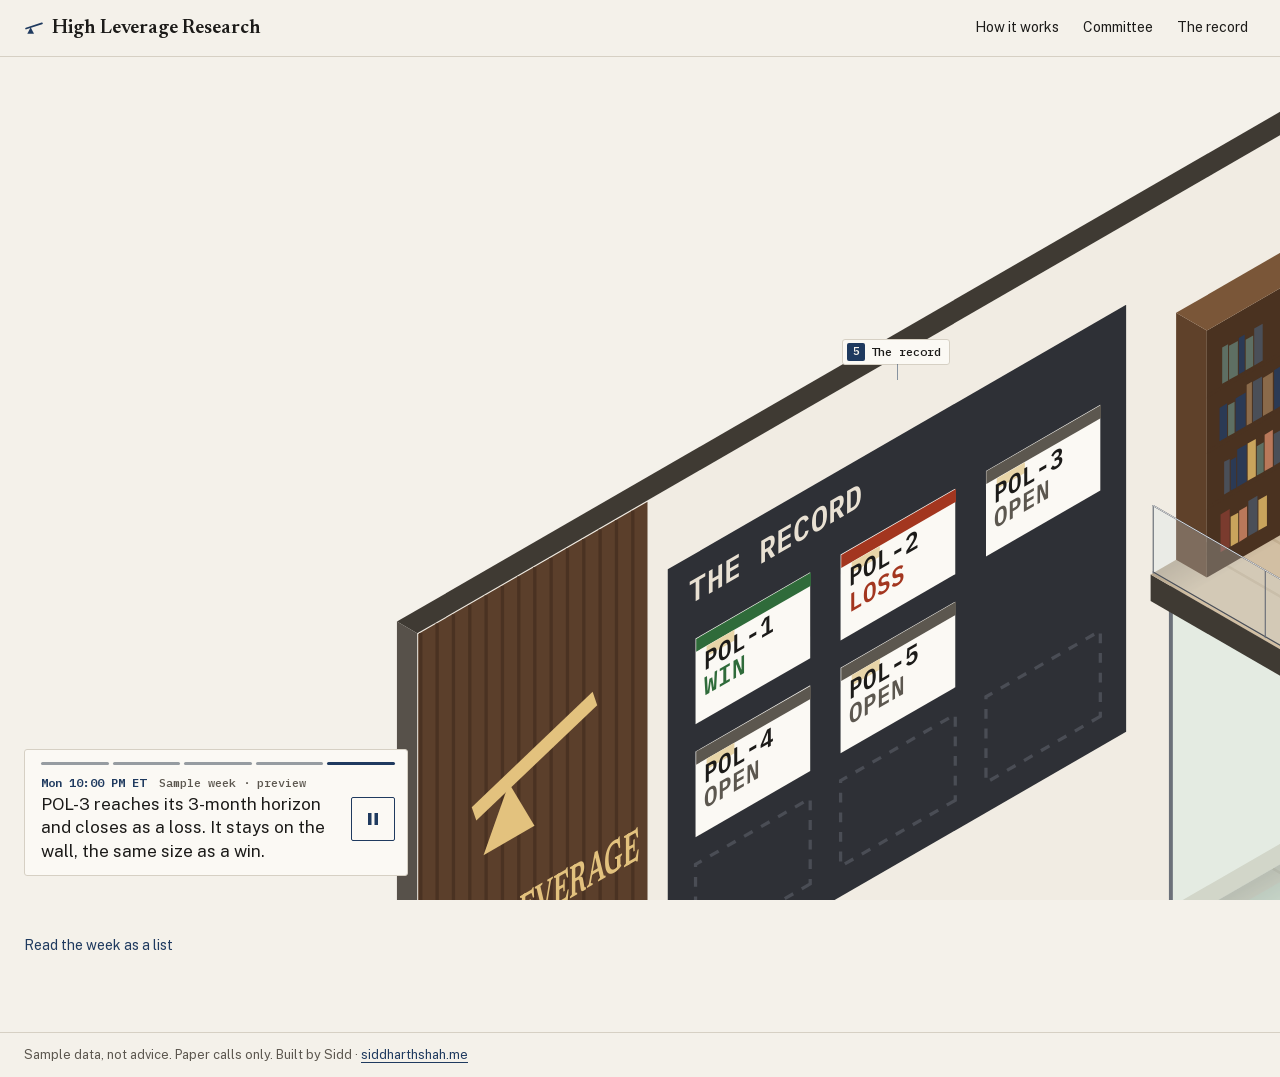
==== commit 8df69f21: "fix(site): keep the signature off the memo until Sidd stamps it Backward seeks in the clips and redu" ====
--- a/index.html
+++ b/index.html
@@ -24,7 +24,7 @@
 <body class="home2">
 <a class="skip" href="#office">Skip to the office</a>
 <header class="bar">
-  <h1 class="mark"><a href="index.html" aria-current="page"><svg class="lever" viewBox="0 0 24 24" width="20" height="20" aria-hidden="true"><path d="M2.5 12.6 21.5 6.4" stroke="currentColor" stroke-width="2.2" stroke-linecap="round" fill="none"/><path d="M8 11 4 19h8z" fill="currentColor"/></svg><span>High Leverage Research</span></a></h1>
+  <p class="mark"><a href="index.html" aria-current="page"><svg class="lever" viewBox="0 0 24 24" width="20" height="20" aria-hidden="true"><path d="M2.5 12.6 21.5 6.4" stroke="currentColor" stroke-width="2.2" stroke-linecap="round" fill="none"/><path d="M8 11 4 19h8z" fill="currentColor"/></svg><span>High Leverage Research</span></a></p>
   <button type="button" class="menu" aria-expanded="false" aria-controls="sitenav">Menu</button>
   <nav aria-label="Site" id="sitenav">
     <ul>
@@ -38,7 +38,7 @@
 <main id="main">
   <section class="stage" id="office" aria-label="The office">
     <div class="lede">
-      <p class="line">Inside an AI investment committee.</p>
+      <h1 class="line">Inside an AI investment committee.</h1>
       <p class="sub">Three models draft and challenge each call. Nothing publishes until I sign it. Paper money only.</p>
       <p class="pre">Design preview &middot; sample week &middot; the desk isn&rsquo;t running yet</p>
     </div>
